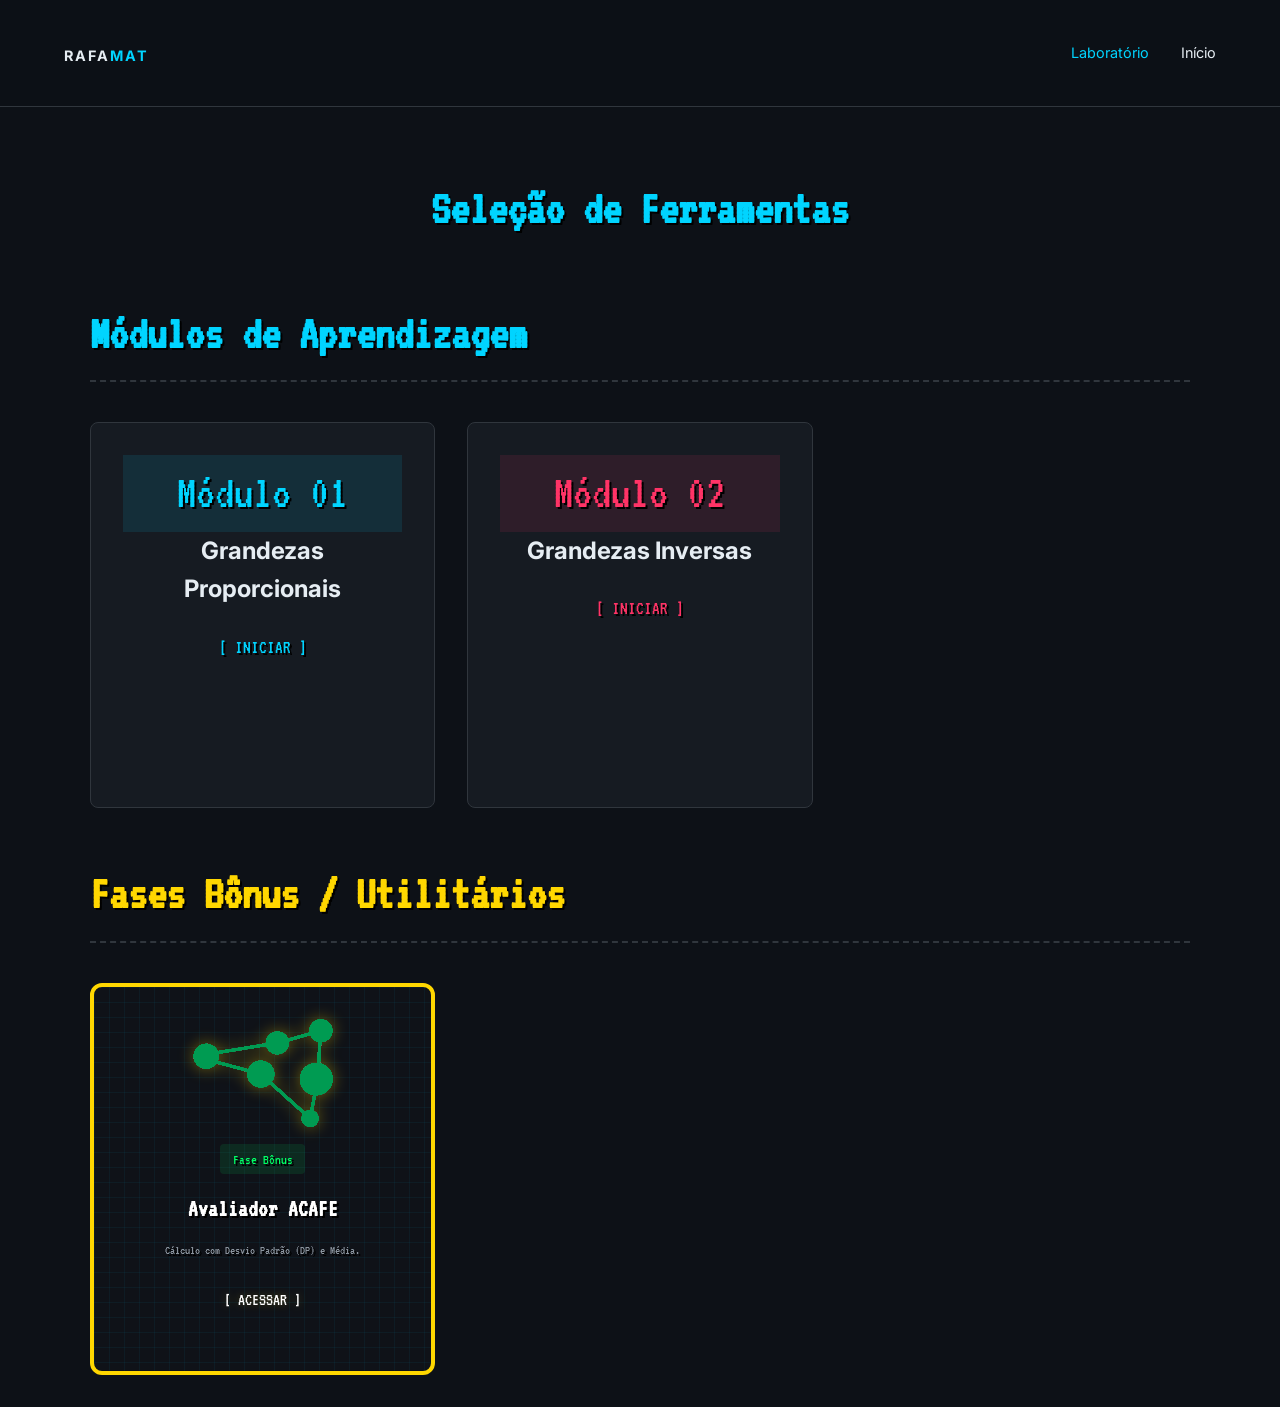
==== laboratorio.html @ ac1cdd46 "Add files via upload Primeiro Upload" ====
<!DOCTYPE html>
<html lang="pt-br">
<head>
    <meta charset="UTF-8">
    <meta name="viewport" content="width=device-width, initial-scale=1.0">
    <title>Laboratório Virtual | RafaMat</title>
    <link rel="stylesheet" href="style.css">
    <link href="https://fonts.googleapis.com/css2?family=Inter:wght@400;700&family=VT323&display=swap" rel="stylesheet">
    <style>
        .painel-fases {
            display: grid;
            /* A MÁGICA ESTÁ AQUI: auto-fill impede que o botão solitário estique */
            grid-template-columns: repeat(auto-fill, minmax(300px, 1fr)); 
            gap: 2rem;
            margin-top: 1.5rem;
        }

        .cartao-simulador {
            background: var(--card-bg); border: 1px solid #30363d; border-radius: 8px;
            padding: 2rem; text-align: center; transition: 0.3s; text-decoration: none;
            color: var(--text-main); display: block;
            position: relative; overflow: hidden;
            min-height: 320px; 
        }

        .cartao-simulador:hover {
            border-color: var(--accent-color); 
            box-shadow: 0 0 20px rgba(0, 212, 255, 0.2);
            transform: translateY(-5px);
        }

        .titulo-secao { border-bottom: 2px dashed #30363d; padding-bottom: 0.5rem; margin-top: 3rem; }

        /* --- ESTILOS ACAFE --- */
        
        .cartao-acafe-autentico {
            background: #0f1218; 
            border: 4px solid #ffd700; 
            border-radius: 12px;
        }

        .radar-grid {
            position: absolute; top: 0; left: 0; width: 100%; height: 100%;
            pointer-events: none;
            background-image: 
                linear-gradient(rgba(0, 212, 255, 0.05) 1px, transparent 1px),
                linear-gradient(90deg, rgba(0, 212, 255, 0.05) 1px, transparent 1px);
            background-size: 15px 15px; z-index: 1;
        }

        .pixel-logo-authentic {
            width: 140px; 
            height: auto;
            display: block; margin: 0 auto 1rem auto;
            image-rendering: pixelated; 
            filter: drop-shadow(0 0 8px rgba(255, 215, 0, 0.4));
            position: relative; z-index: 2;
        }

        .badge-bonus-green {
            background: rgba(0, 255, 102, 0.1); color: #00ff66;
            padding: 0.2rem 0.8rem; border-radius: 4px; font-size: 0.9rem;
            margin-bottom: 1rem; display: inline-block; position: relative; z-index: 2;
        }

        .title-white {
            color: #ffffff; margin: 0 0 0.5rem 0; font-size: 1.5rem; 
            position: relative; z-index: 2;
        }

        .description-grey {
            color: #8b949e; font-size: 0.8rem; margin-bottom: 1.5rem;
            position: relative; z-index: 2;
        }

        .action-text {
            color: #ffffff; font-size: 1.1rem; margin-top: 1rem;
            text-shadow: 0 0 10px rgba(255, 215, 0, 0.3);
            position: relative; z-index: 2;
        }
    </style>
</head>
<body>
    <header>
        <nav>
            <div class="logo"><a href="index.html" style="text-decoration:none; color:inherit;">RAFA<span>MAT</span></a></div>
            <ul>
                <li><a href="laboratorio.html" style="color: var(--accent-color);">Laboratório</a></li>
                <li><a href="index.html">Início</a></li>
            </ul>
        </nav>
    </header>

    <main style="max-width: 1100px; margin: 0 auto; padding: 2rem 5%;">
        <h1 class="pixel-font" style="text-align:center; font-size: 3rem; margin-bottom: 1rem;">Seleção de Ferramentas</h1>
        
        <h2 class="pixel-font titulo-secao" style="color: var(--accent-color);">Módulos de Aprendizagem</h2>
        <div class="painel-fases">
            <a href="simulador-01.html" class="cartao-simulador">
                <div class="pixel-font badge" style="color: #00d4ff; background: rgba(0, 212, 255, 0.1);">Módulo 01</div>
                <h2 style="margin-top: 0;">Grandezas Proporcionais</h2>
                <div class="pixel-font" style="color: #00d4ff; margin-top: 1.5rem; font-size: 1.2rem;">[ INICIAR ]</div>
            </a>
            <a href="simulador-02.html" class="cartao-simulador">
                <div class="pixel-font badge" style="color: #ff3366; background: rgba(255, 51, 102, 0.1);">Módulo 02</div>
                <h2 style="margin-top: 0;">Grandezas Inversas</h2>
                <div class="pixel-font" style="color: #ff3366; margin-top: 1.5rem; font-size: 1.2rem;">[ INICIAR ]</div>
            </a>
        </div>

        <h2 class="pixel-font titulo-secao" style="color: #ffd700;">Fases Bônus / Utilitários</h2>
        <div class="painel-fases">
            <a href="simulador-03.html" class="cartao-simulador cartao-acafe-autentico">
                <div class="radar-grid"></div>
                <img src="logo_acafe_16bit.png" alt="Logo ACAFE" class="pixel-logo-authentic">
                <div class="pixel-font badge-bonus-green">Fase Bônus</div>
                <h2 class="pixel-font title-white">Avaliador ACAFE</h2>
                <p class="pixel-font description-grey">Cálculo com Desvio Padrão (DP) e Média.</p>
                <div class="pixel-font action-text">[ ACESSAR ]</div>
            </a>
        </div>
    </main>
</body>
</html>
---- style.css ----
/* Configurações Globais */
:root {
    --bg-color: #0d1117; /* Fundo estilo GitHub/Dark Mode */
    --accent-color: #00d4ff; /* Azul neon sutil */
    --text-main: #e6edf3;
    --text-secondary: #8b949e;
    --card-bg: #161b22;
}

body {
    background-color: var(--bg-color);
    color: var(--text-main);
    font-family: 'Inter', sans-serif;
    margin: 0;
    line-height: 1.6;
}

/* Fontes e Tipografia */
.pixel-font {
    font-family: 'VT323', monospace;
    font-size: 3rem;
    color: var(--accent-color);
    text-shadow: 2px 2px #000;
}

/* Navegação */
header {
    padding: 1.5rem 5%;
    background: rgba(13, 17, 23, 0.95);
    border-bottom: 1px solid #30363d;
    position: sticky;
    top: 0;
}

nav {
    display: flex;
    justify-content: space-between;
    align-items: center;
}

.logo {
    font-weight: bold;
    font-size: 1.5rem;
    letter-spacing: 2px;
}

.logo span {
    color: var(--accent-color);
}

nav ul {
    list-style: none;
    display: flex;
    gap: 2rem;
}

nav a {
    color: var(--text-main);
    text-decoration: none;
    font-size: 0.9rem;
    transition: 0.3s;
}

nav a:hover {
    color: var(--accent-color);
}

/* Seção Hero */
.hero {
    text-align: center;
    padding: 5rem 10%;
}

.hero h1 {
    font-size: 3.5rem;
    margin-bottom: 1rem;
    background: linear-gradient(90deg, #fff, var(--accent-color));
    -webkit-background-clip: text;
    -webkit-text-fill-color: transparent;
}

.stats {
    display: flex;
    justify-content: center;
    gap: 4rem;
    margin-top: 3rem;
}

.stat-item p {
    color: var(--text-secondary);
    text-transform: uppercase;
    font-size: 0.8rem;
    letter-spacing: 1px;
}
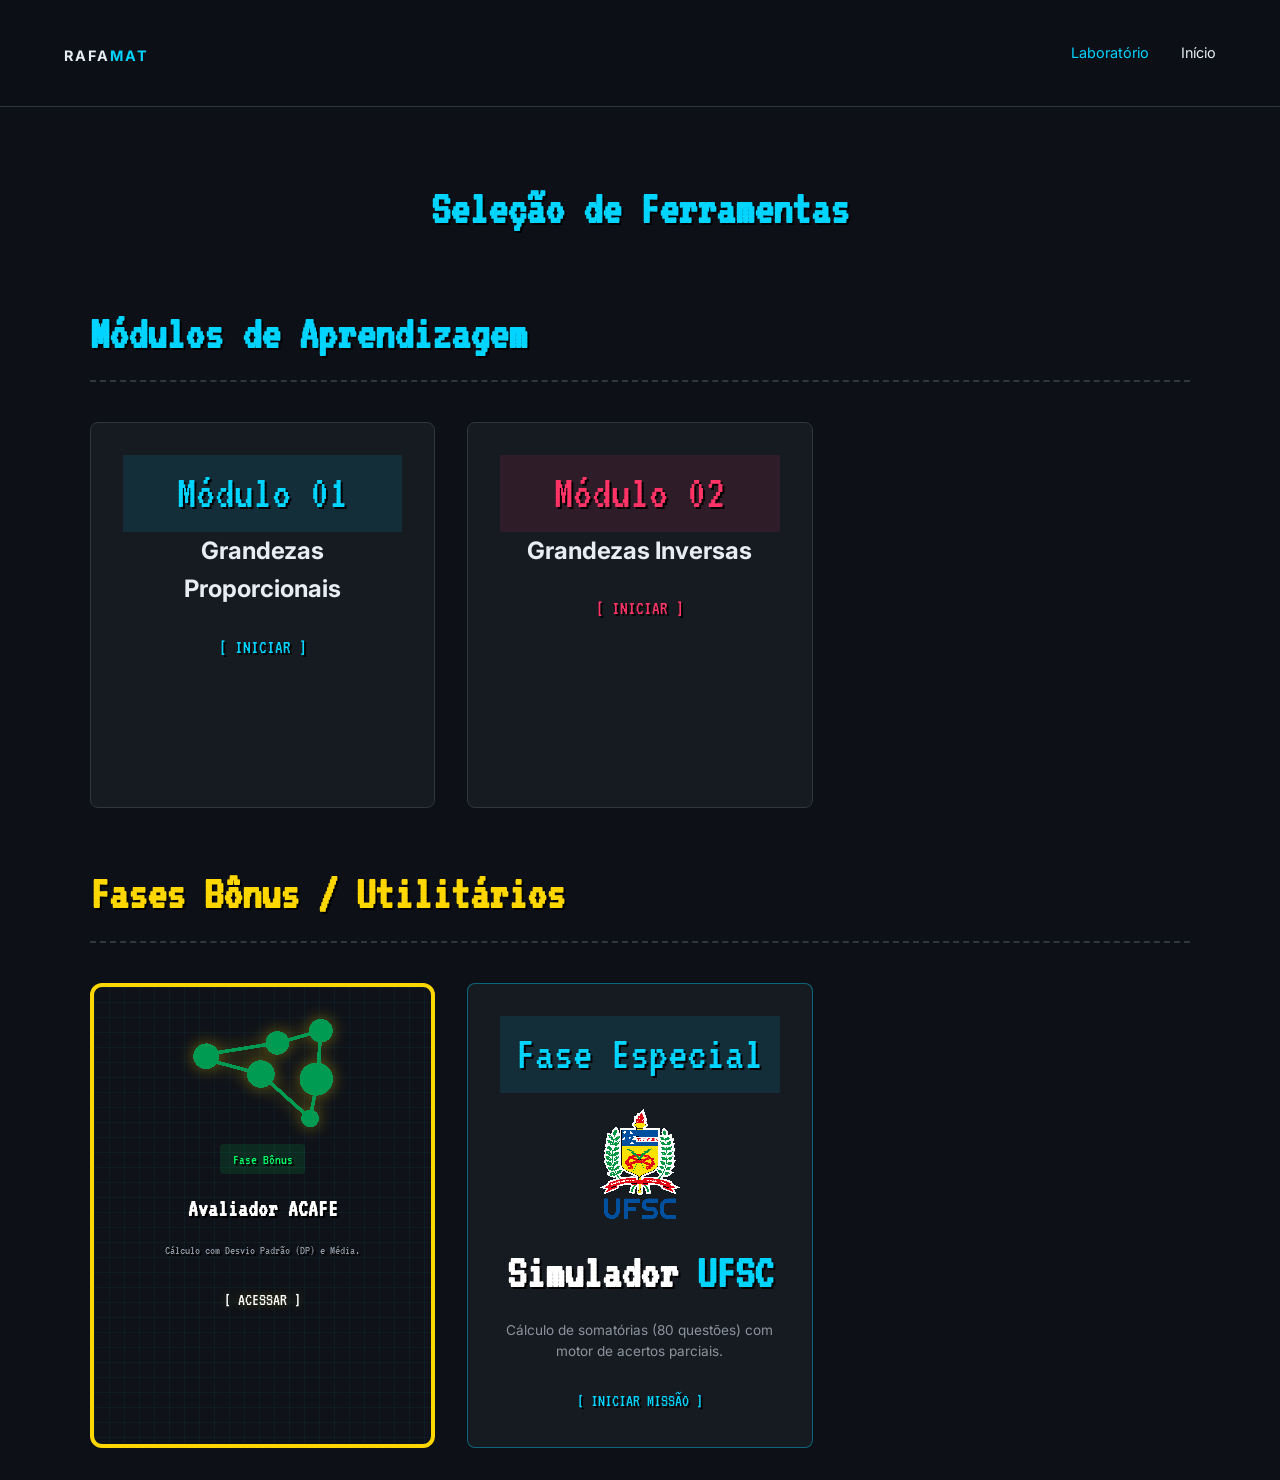
==== commit f7ed8eac: "Add files via upload" ====
--- a/laboratorio.html
+++ b/laboratorio.html
@@ -1,6 +1,16 @@
 <!DOCTYPE html>
 <html lang="pt-br">
 <head>
+<!-- Google tag (gtag.js) -->
+<script async src="https://www.googletagmanager.com/gtag/js?id=G-4L0XG1G4GK"></script>
+<script>
+  window.dataLayer = window.dataLayer || [];
+  function gtag(){dataLayer.push(arguments);}
+  gtag('js', new Date());
+
+  gtag('config', 'G-4L0XG1G4GK');
+</script>
+
     <meta charset="UTF-8">
     <meta name="viewport" content="width=device-width, initial-scale=1.0">
     <title>Laboratório Virtual | RafaMat</title>
@@ -118,6 +128,16 @@
                 <p class="pixel-font description-grey">Cálculo com Desvio Padrão (DP) e Média.</p>
                 <div class="pixel-font action-text">[ ACESSAR ]</div>
             </a>
+            <a href="simulador-ufsc.html" class="cartao-simulador" style="border-color: rgba(0, 212, 255, 0.4); text-align: center;">
+    <div class="pixel-font badge" style="color: #00d4ff; background: rgba(0, 212, 255, 0.1);">Fase Especial</div>
+    
+    <img src="logo_ufsc_16bit.png" alt="UFSC" style="width: 80px; height: auto; margin: 1rem auto; display: block; image-rendering: pixelated;">
+    
+    <h2 class="pixel-font" style="margin: 0; color: #fff;">Simulador <span style="color: #00d4ff;">UFSC</span></h2>
+    <p style="color: var(--text-secondary); font-size: 0.85rem; margin-top: 0.5rem;">Cálculo de somatórias (80 questões) com motor de acertos parciais.</p>
+    
+    <div class="pixel-font" style="color: #00d4ff; margin-top: 1.5rem; font-size: 1.1rem;">[ INICIAR MISSÃO ]</div>
+</a>
         </div>
     </main>
 </body>
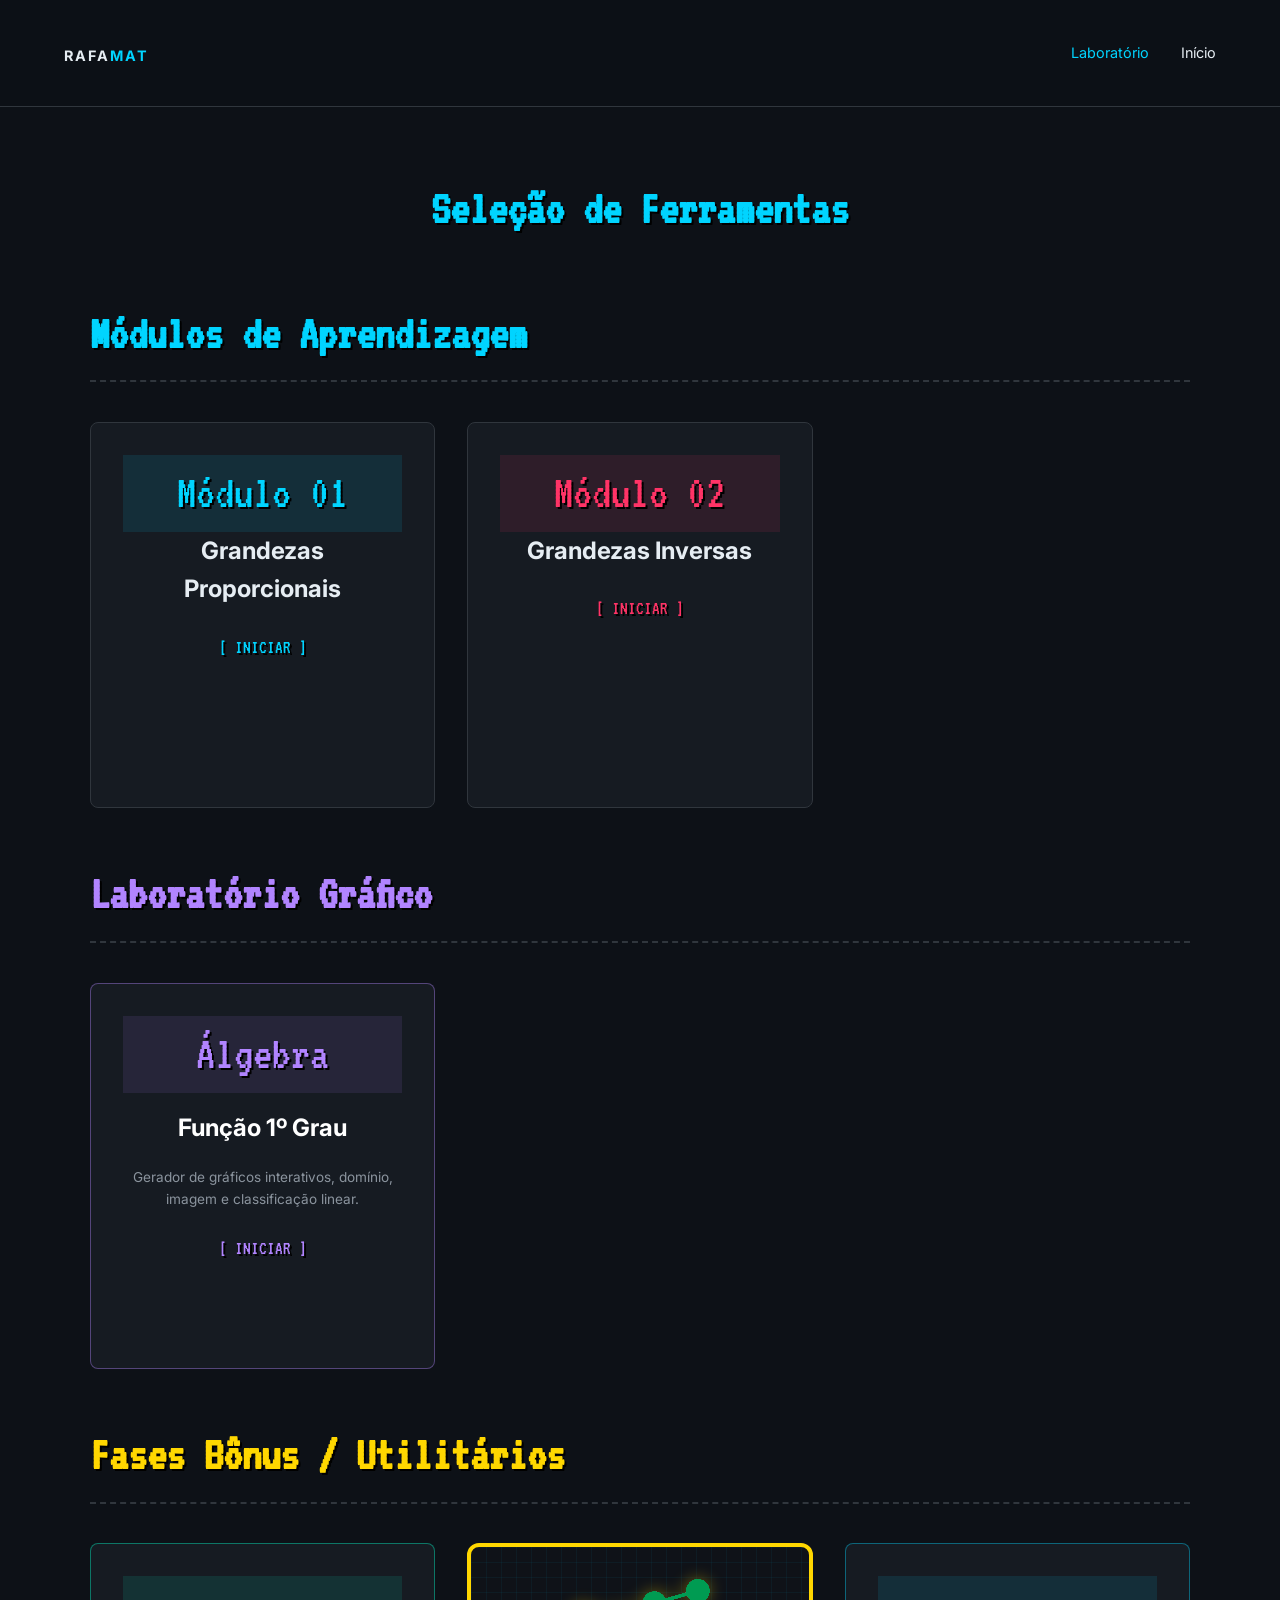
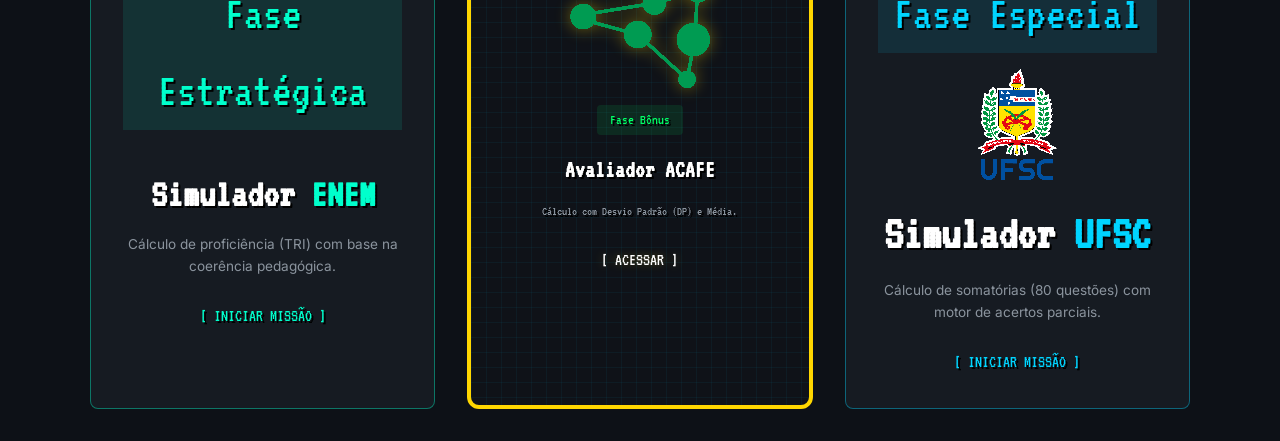
==== commit d7e28e5f: "Add files via upload" ====
--- a/laboratorio.html
+++ b/laboratorio.html
@@ -1,7 +1,6 @@
 <!DOCTYPE html>
 <html lang="pt-br">
 <head>
-<!-- Google tag (gtag.js) -->
 <script async src="https://www.googletagmanager.com/gtag/js?id=G-4L0XG1G4GK"></script>
 <script>
   window.dataLayer = window.dataLayer || [];
@@ -118,8 +117,26 @@
             </a>
         </div>
 
+        <h2 class="pixel-font titulo-secao" style="color: #b184ff;">Laboratório Gráfico</h2>
+        <div class="painel-fases">
+            <a href="simulador-funcao1.html" class="cartao-simulador" style="border-color: rgba(177, 132, 255, 0.4);">
+                <div class="pixel-font badge" style="color: #b184ff; background: rgba(177, 132, 255, 0.1);">Álgebra</div>
+                <h2 style="margin-top: 1rem; color: #fff;">Função 1º Grau</h2>
+                <p style="color: #8b949e; font-size: 0.85rem; margin-top: 0.5rem;">Gerador de gráficos interativos, domínio, imagem e classificação linear.</p>
+                <div class="pixel-font" style="color: #b184ff; margin-top: 1.5rem; font-size: 1.2rem;">[ INICIAR ]</div>
+            </a>
+        </div>
+
         <h2 class="pixel-font titulo-secao" style="color: #ffd700;">Fases Bônus / Utilitários</h2>
         <div class="painel-fases">
+            
+            <a href="simulador-enem.html" class="cartao-simulador" style="border-color: rgba(0, 255, 204, 0.4); text-align: center;">
+                <div class="pixel-font badge" style="color: #00ffcc; background: rgba(0, 255, 204, 0.1);">Fase Estratégica</div>
+                <h2 class="pixel-font" style="margin: 2rem 0 0 0; color: #fff; font-size: 2.5rem;">Simulador <span style="color: #00ffcc;">ENEM</span></h2>
+                <p style="color: #8b949e; font-size: 0.85rem; margin-top: 0.5rem;">Cálculo de proficiência (TRI) com base na coerência pedagógica.</p>
+                <div class="pixel-font" style="color: #00ffcc; margin-top: 1.5rem; font-size: 1.1rem;">[ INICIAR MISSÃO ]</div>
+            </a>
+
             <a href="simulador-03.html" class="cartao-simulador cartao-acafe-autentico">
                 <div class="radar-grid"></div>
                 <img src="logo_acafe_16bit.png" alt="Logo ACAFE" class="pixel-logo-authentic">
@@ -128,16 +145,15 @@
                 <p class="pixel-font description-grey">Cálculo com Desvio Padrão (DP) e Média.</p>
                 <div class="pixel-font action-text">[ ACESSAR ]</div>
             </a>
+            
             <a href="simulador-ufsc.html" class="cartao-simulador" style="border-color: rgba(0, 212, 255, 0.4); text-align: center;">
-    <div class="pixel-font badge" style="color: #00d4ff; background: rgba(0, 212, 255, 0.1);">Fase Especial</div>
-    
-    <img src="logo_ufsc_16bit.png" alt="UFSC" style="width: 80px; height: auto; margin: 1rem auto; display: block; image-rendering: pixelated;">
-    
-    <h2 class="pixel-font" style="margin: 0; color: #fff;">Simulador <span style="color: #00d4ff;">UFSC</span></h2>
-    <p style="color: var(--text-secondary); font-size: 0.85rem; margin-top: 0.5rem;">Cálculo de somatórias (80 questões) com motor de acertos parciais.</p>
-    
-    <div class="pixel-font" style="color: #00d4ff; margin-top: 1.5rem; font-size: 1.1rem;">[ INICIAR MISSÃO ]</div>
-</a>
+                <div class="pixel-font badge" style="color: #00d4ff; background: rgba(0, 212, 255, 0.1);">Fase Especial</div>
+                <img src="logo_ufsc_16bit.png" alt="UFSC" style="width: 80px; height: auto; margin: 1rem auto; display: block; image-rendering: pixelated;">
+                <h2 class="pixel-font" style="margin: 0; color: #fff;">Simulador <span style="color: #00d4ff;">UFSC</span></h2>
+                <p style="color: #8b949e; font-size: 0.85rem; margin-top: 0.5rem;">Cálculo de somatórias (80 questões) com motor de acertos parciais.</p>
+                <div class="pixel-font" style="color: #00d4ff; margin-top: 1.5rem; font-size: 1.1rem;">[ INICIAR MISSÃO ]</div>
+            </a>
+
         </div>
     </main>
 </body>
